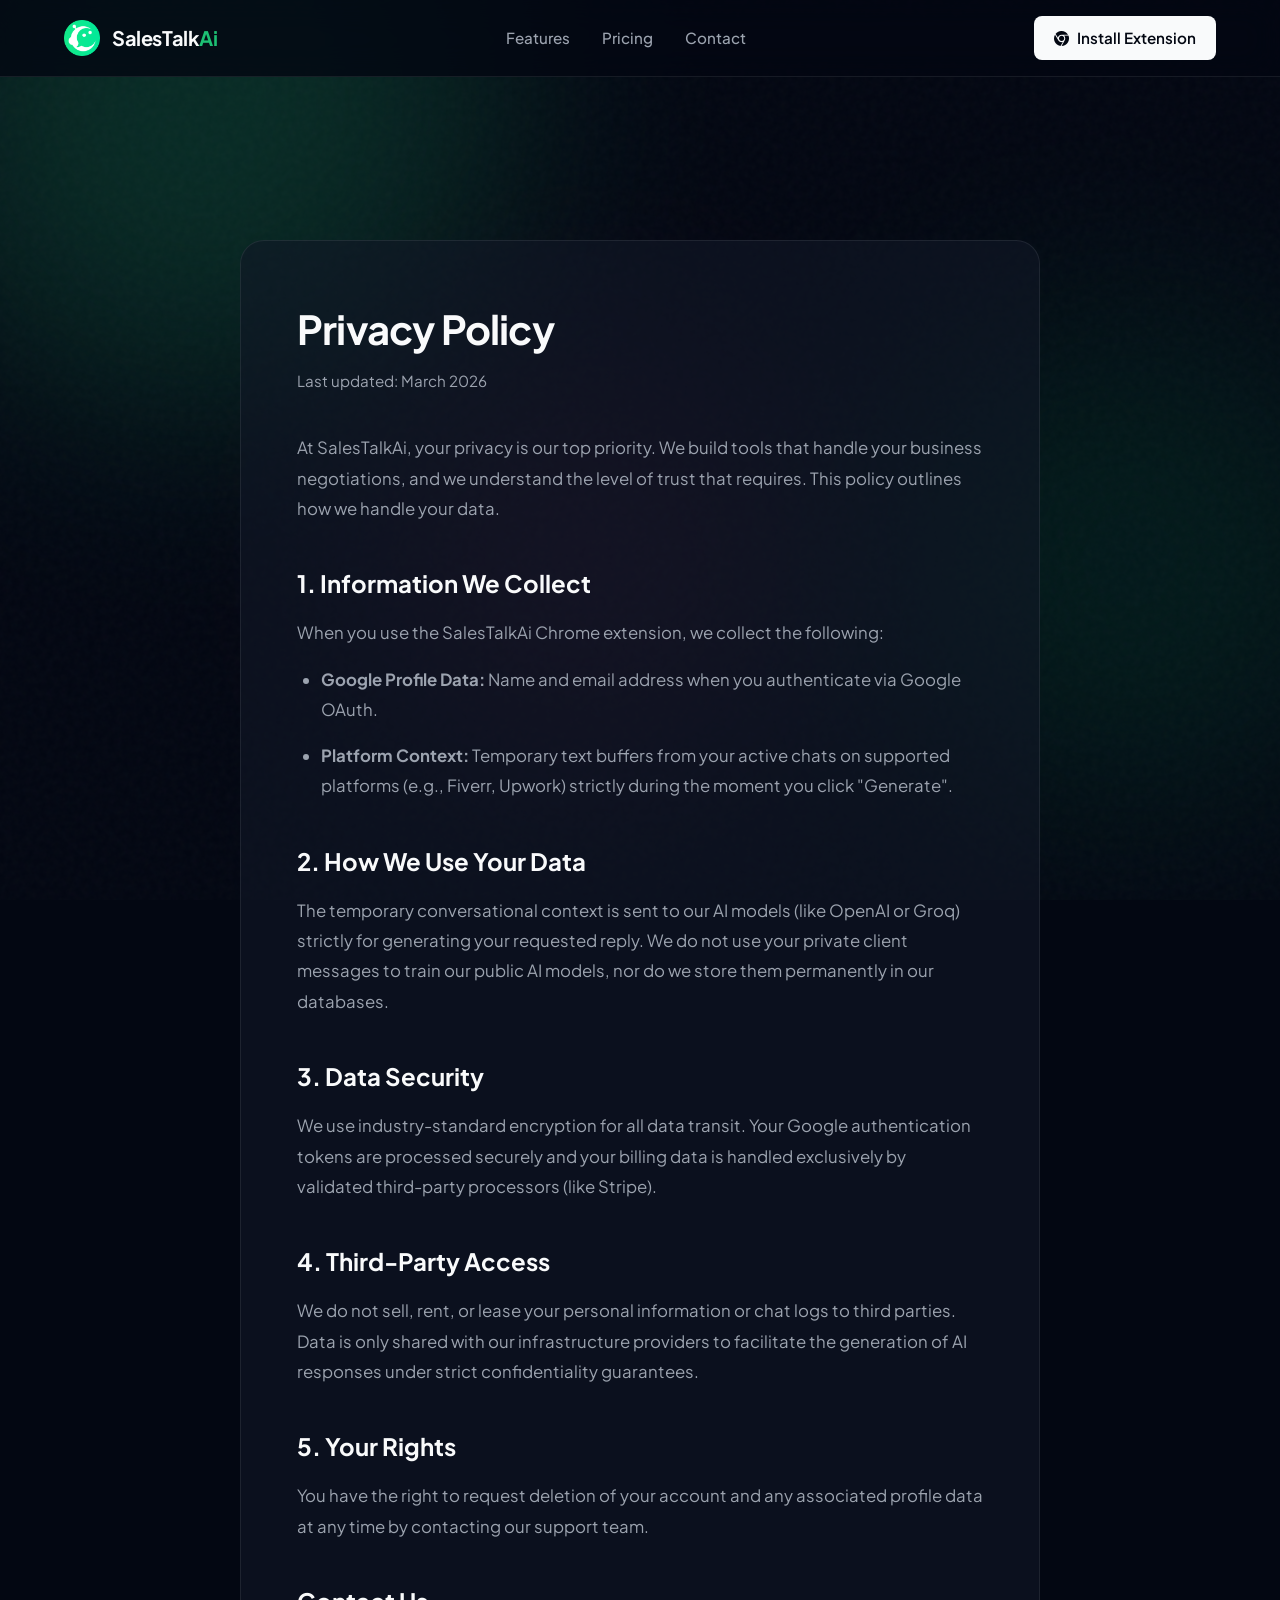
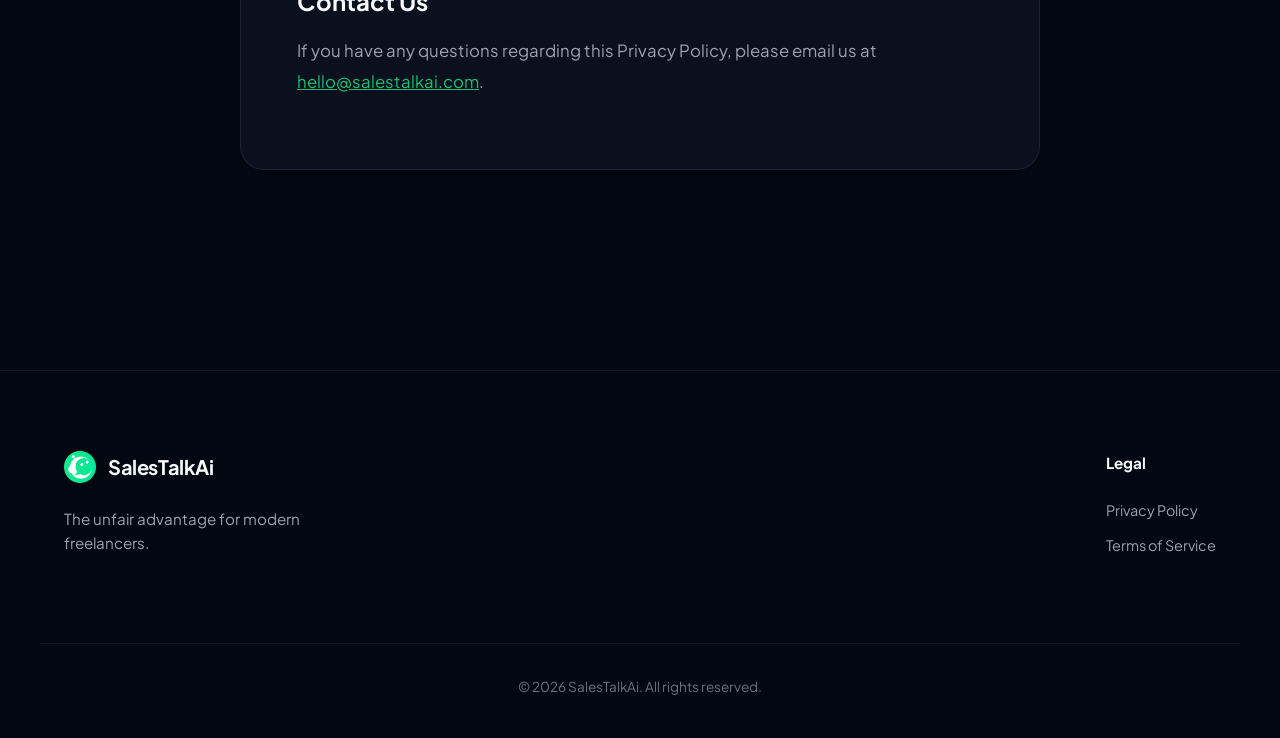
==== privacy.html @ 72fe9add "Add files via upload" ====
<!DOCTYPE html>
<html lang="en" class="dark">

<head>
    <meta charset="UTF-8">
    <meta name="viewport" content="width=device-width, initial-scale=1.0">
    <title>Privacy Policy — SalesTalkAi</title>
    <!-- Google Fonts: Plus Jakarta Sans for premium SaaS look -->
    <link rel="preconnect" href="https://fonts.googleapis.com">
    <link rel="preconnect" href="https://fonts.gstatic.com" crossorigin>
    <link href="https://fonts.googleapis.com/css2?family=Plus+Jakarta+Sans:wght@300;400;500;600;700;800&display=swap"
        rel="stylesheet">
    <!-- Font Awesome -->
    <link rel="stylesheet" href="https://cdnjs.cloudflare.com/ajax/libs/font-awesome/6.4.0/css/all.min.css">
    <!-- Custom CSS -->
    <link rel="stylesheet" href="css/style.css">
    <style>
        .legal-content {
            background: var(--bg-surface);
            border: 1px solid var(--border-color);
            border-radius: var(--radius-lg);
            padding: 56px;
            max-width: 800px;
            margin: 120px auto 80px;
        }
        .legal-content h1 {
            font-size: 2.5rem;
            margin-bottom: 8px;
            letter-spacing: -0.02em;
        }
        .legal-content .updated {
            color: var(--text-secondary);
            font-size: 0.95rem;
            margin-bottom: 40px;
            display: block;
        }
        .legal-content h2 {
            font-size: 1.5rem;
            margin-top: 40px;
            margin-bottom: 16px;
            color: var(--text-primary);
        }
        .legal-content p, .legal-content li {
            color: var(--text-secondary);
            font-size: 1.05rem;
            line-height: 1.8;
            margin-bottom: 16px;
        }
        .legal-content ul {
            padding-left: 24px;
            margin-bottom: 24px;
        }
    </style>
</head>

<body>
    <!-- Ambient Background Elements -->
    <div class="ambient-bg">
        <div class="glow-orb orb-1"></div>
        <div class="glow-orb orb-2"></div>
        <div class="glow-orb orb-3"></div>
        <div class="noise-overlay"></div>
    </div>

    <!-- Navigation -->
    <header class="site-header scrolled">
        <div class="container navbar">
            <a href="index.html" class="brand">
                <img src="assets/logo.png" alt="SalesTalkAi Logo" class="brand-logo">
                <span class="brand-text">SalesTalk<span class="text-accent">Ai</span></span>
            </a>
            <nav class="nav-links">
                <a href="index.html#features">Features</a>
                <a href="index.html#pricing">Pricing</a>
                <a href="index.html#contact">Contact</a>
            </nav>
            <div class="nav-actions">
                <a href="index.html" class="btn btn-primary glow-effect">
                    <i class="fab fa-chrome"></i> Install Extension
                </a>
            </div>
        </div>
    </header>

    <main>
        <section class="section">
            <div class="container">
                <div class="legal-content">
                    <h1>Privacy Policy</h1>
                    <span class="updated">Last updated: March 2026</span>

                    <p>At SalesTalkAi, your privacy is our top priority. We build tools that handle your business negotiations, and we understand the level of trust that requires. This policy outlines how we handle your data.</p>

                    <h2>1. Information We Collect</h2>
                    <p>When you use the SalesTalkAi Chrome extension, we collect the following:</p>
                    <ul>
                        <li><strong>Google Profile Data:</strong> Name and email address when you authenticate via Google OAuth.</li>
                        <li><strong>Platform Context:</strong> Temporary text buffers from your active chats on supported platforms (e.g., Fiverr, Upwork) strictly during the moment you click "Generate".</li>
                    </ul>

                    <h2>2. How We Use Your Data</h2>
                    <p>The temporary conversational context is sent to our AI models (like OpenAI or Groq) strictly for generating your requested reply. We do not use your private client messages to train our public AI models, nor do we store them permanently in our databases.</p>

                    <h2>3. Data Security</h2>
                    <p>We use industry-standard encryption for all data transit. Your Google authentication tokens are processed securely and your billing data is handled exclusively by validated third-party processors (like Stripe).</p>

                    <h2>4. Third-Party Access</h2>
                    <p>We do not sell, rent, or lease your personal information or chat logs to third parties. Data is only shared with our infrastructure providers to facilitate the generation of AI responses under strict confidentiality guarantees.</p>

                    <h2>5. Your Rights</h2>
                    <p>You have the right to request deletion of your account and any associated profile data at any time by contacting our support team.</p>

                    <h2>Contact Us</h2>
                    <p>If you have any questions regarding this Privacy Policy, please email us at <a href="mailto:hello@salestalkai.com" class="text-accent">hello@salestalkai.com</a>.</p>
                </div>
            </div>
        </section>
    </main>

    <!-- Footer -->
    <footer class="site-footer">
        <div class="container footer-grid">
            <div class="footer-brand">
                <a href="index.html" class="brand">
                    <img src="assets/logo.png" alt="SalesTalkAi Logo" class="brand-logo"
                        style="width: 32px; height: 32px;">
                    <span class="brand-text">SalesTalkAi</span>
                </a>
                <p>The unfair advantage for modern freelancers.</p>
            </div>
            <div class="footer-links">
                <div class="link-group">
                    <h4>Legal</h4>
                    <a href="privacy.html">Privacy Policy</a>
                    <a href="tos.html">Terms of Service</a>
                </div>
            </div>
        </div>
        <div class="container footer-bottom">
            <p>&copy; 2026 SalesTalkAi. All rights reserved.</p>
        </div>
    </footer>
</body>
</html>
---- css/style.css ----
:root {
    /* Color Palette */
    --bg-base: #030712;
    --bg-surface: rgba(17, 24, 39, 0.6);
    --bg-surface-hover: rgba(31, 41, 55, 0.8);
    --border-color: rgba(255, 255, 255, 0.08);
    --text-primary: #f9fafb;
    --text-secondary: #9ca3af;
    --text-muted: #6b7280;

    --accent-primary: #1dbf73;
    /* Fiverr Green */
    --accent-secondary: #008f51;
    /* Dark Fiverr Green */
    --accent-glow: rgba(29, 191, 115, 0.4);

    /* Typography */
    --font-main: 'Plus Jakarta Sans', system-ui, -apple-system, sans-serif;

    /* Layout */
    --container-width: 1200px;
    --radius-sm: 8px;
    --radius-md: 16px;
    --radius-lg: 24px;
    --radius-xl: 32px;
}

* {
    margin: 0;
    padding: 0;
    box-sizing: border-box;
}

body {
    font-family: var(--font-main);
    background-color: var(--bg-base);
    color: var(--text-primary);
    line-height: 1.6;
    overflow-x: hidden;
    -webkit-font-smoothing: antialiased;
}

/* Ambient Background */
.ambient-bg {
    position: fixed;
    top: 0;
    left: 0;
    width: 100vw;
    height: 100vh;
    z-index: -1;
    overflow: hidden;
    pointer-events: none;
}

.glow-orb {
    position: absolute;
    border-radius: 50%;
    filter: blur(120px);
    opacity: 0.4;
    animation: pulseOrb 8s alternate infinite;
}

.orb-1 {
    width: 600px;
    height: 600px;
    background: var(--accent-primary);
    top: -200px;
    left: -100px;
    opacity: 0.2;
}

.orb-2 {
    width: 500px;
    height: 500px;
    background: var(--accent-secondary);
    bottom: 10%;
    right: -100px;
    opacity: 0.15;
    animation-delay: -3s;
}

.orb-3 {
    width: 400px;
    height: 400px;
    background: #ec4899;
    top: 40%;
    left: 30%;
    opacity: 0.1;
    animation-delay: -5s;
}

.noise-overlay {
    position: absolute;
    inset: 0;
    opacity: 0.03;
    pointer-events: none;
    /* Basic noise pattern base64 */
    background-image: url("data:image/svg+xml,%3Csvg viewBox='0 0 200 200' xmlns='http://www.w3.org/2000/svg'%3E%3Cfilter id='noiseFilter'%3E%3CfeTurbulence type='fractalNoise' baseFrequency='0.65' numOctaves='3' stitchTiles='stitch'/%3E%3C/filter%3E%3Crect width='100%25' height='100%25' filter='url(%23noiseFilter)'/%3E%3C/svg%3E");
}

@keyframes pulseOrb {
    0% {
        transform: scale(1) translate(0, 0);
    }

    100% {
        transform: scale(1.1) translate(20px, 20px);
    }
}

/* Typography Classes */
.text-gradient {
    background: linear-gradient(135deg, #4ade80, #10b981);
    -webkit-background-clip: text;
    background-clip: text;
    color: transparent;
}

.text-accent {
    color: var(--accent-primary);
}

.text-center {
    text-align: center;
}

/* Containers */
.container {
    max-width: var(--container-width);
    margin: 0 auto;
    padding: 0 24px;
}

/* Buttons */
.btn {
    display: inline-flex;
    align-items: center;
    justify-content: center;
    gap: 8px;
    padding: 10px 20px;
    border-radius: var(--radius-sm);
    font-weight: 600;
    font-size: 0.95rem;
    text-decoration: none;
    transition: all 0.3s ease;
    cursor: pointer;
    border: none;
}

.btn-lg {
    padding: 16px 32px;
    font-size: 1.1rem;
    border-radius: 12px;
}

.btn-block {
    width: 100%;
}

.btn-primary {
    background: var(--text-primary);
    color: var(--bg-base);
}

.btn-primary:hover {
    background: #e5e7eb;
    transform: translateY(-2px);
}

.btn-secondary {
    background: transparent;
    color: var(--text-primary);
    border: 1px solid var(--border-color);
}

.btn-secondary:hover {
    background: var(--bg-surface);
}

.btn-outline {
    background: transparent;
    color: var(--text-primary);
    border: 1px solid var(--border-color);
}

.btn-outline:hover {
    border-color: var(--text-primary);
}

.glow-effect {
    position: relative;
}

.glow-effect::after {
    content: '';
    position: absolute;
    inset: -2px;
    background: linear-gradient(135deg, var(--accent-primary), var(--accent-secondary));
    z-index: -1;
    border-radius: inherit;
    filter: blur(8px);
    opacity: 0;
    transition: opacity 0.3s ease;
}

.glow-effect:hover::after {
    opacity: 0.4;
}

/* Header/Nav */
.site-header {
    position: fixed;
    top: 0;
    width: 100%;
    z-index: 100;
    transition: all 0.3s ease;
    padding: 24px 0;
}

.site-header.scrolled {
    padding: 16px 0;
    background: rgba(3, 7, 18, 0.8);
    backdrop-filter: blur(16px);
    border-bottom: 1px solid var(--border-color);
}

.navbar {
    display: flex;
    justify-content: space-between;
    align-items: center;
}

.brand {
    display: flex;
    align-items: center;
    gap: 12px;
    text-decoration: none;
    color: var(--text-primary);
}

.brand-logo {
    width: 36px;
    height: 36px;
    border-radius: 8px;
}

.brand-text {
    font-weight: 700;
    font-size: 1.25rem;
    letter-spacing: -0.02em;
}

.nav-links {
    display: flex;
    gap: 32px;
}

.nav-links a {
    color: var(--text-secondary);
    text-decoration: none;
    font-size: 0.95rem;
    font-weight: 500;
    transition: color 0.2s;
}

.nav-links a:hover {
    color: var(--text-primary);
}

.nav-actions {
    display: flex;
    gap: 16px;
}

.mobile-menu-btn {
    display: none;
    background: none;
    border: none;
    color: var(--text-primary);
    font-size: 1.5rem;
    cursor: pointer;
}

/* Hero Section */
.top-ticker {
    margin-top: 80px;
    /* offset the fixed header */
    border-top: none;
}

.hero-section {
    padding: 200px 0 80px;
    position: relative;
}

.badge {
    display: inline-flex;
    align-items: center;
    gap: 8px;
    padding: 6px 16px;
    background: rgba(255, 255, 255, 0.05);
    border: 1px solid var(--border-color);
    border-radius: 999px;
    font-size: 0.85rem;
    font-weight: 500;
    margin-bottom: 32px;
    color: var(--text-secondary);
}

.badge-dot {
    width: 8px;
    height: 8px;
    background: var(--accent-secondary);
    border-radius: 50%;
    box-shadow: 0 0 10px var(--accent-secondary);
}

.hero-title {
    font-size: 4.5rem;
    font-weight: 800;
    line-height: 1.1;
    letter-spacing: -0.03em;
    margin-bottom: 24px;
}

.hero-subtitle {
    font-size: 1.25rem;
    color: var(--text-secondary);
    max-width: 650px;
    margin: 0 auto 40px;
    line-height: 1.7;
}

.hero-cta {
    display: flex;
    flex-direction: column;
    align-items: center;
    gap: 24px;
}

.trust-indicator {
    display: flex;
    align-items: center;
    gap: 16px;
}

.avatars {
    display: flex;
}

.avatars img {
    width: 32px;
    height: 32px;
    border-radius: 50%;
    border: 2px solid var(--bg-base);
    margin-left: -10px;
}

.avatars img:first-child {
    margin-left: 0;
}

.avatar-more {
    width: 32px;
    height: 32px;
    border-radius: 50%;
    background: var(--bg-surface);
    border: 1px solid var(--border-color);
    display: flex;
    align-items: center;
    justify-content: center;
    font-size: 0.7rem;
    font-weight: bold;
    margin-left: -10px;
    z-index: 1;
}

.trust-text {
    text-align: left;
    font-size: 0.85rem;
    color: var(--text-secondary);
}

.trust-text .stars {
    color: #fbbf24;
    margin-bottom: 2px;
    font-size: 10px;
}

.hero-visual-wrapper {
    margin-top: 80px;
    perspective: 1000px;
}

.mockup-container {
    position: relative;
    max-width: 900px;
    margin: 0 auto;
    border-radius: 12px;
    padding: 8px;
    background: linear-gradient(to bottom, rgba(255, 255, 255, 0.1), rgba(255, 255, 255, 0.02));
    box-shadow: 0 25px 50px -12px rgba(0, 0, 0, 0.5);
    transform: rotateX(5deg);
    transition: transform 0.5s ease;
}

.mockup-container:hover {
    transform: rotateX(0deg);
}

.mockup-glow {
    position: absolute;
    top: 50%;
    left: 50%;
    width: 100%;
    height: 50px;
    background: var(--accent-primary);
    filter: blur(80px);
    transform: translate(-50%, -50%);
    z-index: -1;
    opacity: 0.5;
}

.hero-mockup-img {
    width: 100%;
    border-radius: 8px;
    display: block;
    border: 1px solid rgba(255, 255, 255, 0.1);
}

/* Sections */
.section {
    padding: 120px 0;
}


.section-header {
    margin-bottom: 64px;
}

.section-title {
    font-size: 2.5rem;
    font-weight: 700;
    margin-bottom: 16px;
    letter-spacing: -0.02em;
}

.section-desc {
    color: var(--text-secondary);
    font-size: 1.1rem;
    max-width: 600px;
    margin: 0 auto;
}

/* Logo Ticker */
.logo-ticker {
    padding: 40px 0;
    border-top: 1px solid var(--border-color);
    border-bottom: 1px solid var(--border-color);
    background: rgba(0, 0, 0, 0.2);
    overflow: hidden;
}

.ticker-title {
    text-align: center;
    color: var(--text-muted);
    font-size: 0.85rem;
    text-transform: uppercase;
    letter-spacing: 0.1em;
    margin-bottom: 24px;
}

.ticker-track {
    display: flex;
    width: max-content;
    animation: ticker 30s linear infinite;
}

.ticker-items {
    display: flex;
    gap: 80px;
    padding: 0 40px;
}

.ticker-items span {
    font-size: 1.2rem;
    font-weight: 600;
    color: var(--text-secondary);
    display: flex;
    align-items: center;
    gap: 8px;
    opacity: 0.7;
    white-space: nowrap;
}

@keyframes ticker {
    0% {
        transform: translate3d(0, 0, 0);
    }

    100% {
        transform: translate3d(-33.333333%, 0, 0);
    }

    /* Assuming 3 exact groups mapping to 33.3% */
}

/* Bento Grid Features */
.bento-grid {
    display: grid;
    grid-template-columns: repeat(3, 1fr);
    grid-auto-rows: 300px;
    gap: 24px;
}

.bento-card {
    background: var(--bg-surface);
    border: 1px solid var(--border-color);
    border-radius: var(--radius-lg);
    padding: 32px;
    display: flex;
    flex-direction: column;
    position: relative;
    overflow: hidden;
    transition: transform 0.3s ease, background 0.3s ease;
}

.bento-card:hover {
    transform: translateY(-5px);
    background: var(--bg-surface-hover);
    border-color: rgba(255, 255, 255, 0.15);
}

.col-span-2 {
    grid-column: span 2;
}

.icon-box {
    width: 48px;
    height: 48px;
    border-radius: 12px;
    background: rgba(255, 255, 255, 0.05);
    border: 1px solid var(--border-color);
    display: flex;
    align-items: center;
    justify-content: center;
    font-size: 1.25rem;
    color: var(--text-primary);
    margin-bottom: 24px;
}

.bento-content h3 {
    font-size: 1.25rem;
    font-weight: 600;
    margin-bottom: 12px;
}

.bento-content p {
    color: var(--text-secondary);
    font-size: 0.95rem;
}

.bento-visual {
    position: absolute;
    bottom: -20px;
    right: -20px;
    width: 60%;
    height: 60%;
    border-radius: 20px;
    opacity: 0.5;
    z-index: 0;
    pointer-events: none;
}

.bento-content {
    z-index: 1;
    position: relative;
}

.gradient-bg-1 {
    background: linear-gradient(135deg, var(--accent-primary), transparent);
    filter: blur(40px);
}

.wireframe-bg {
    background-image: radial-gradient(var(--border-color) 1px, transparent 1px);
    background-size: 10px 10px;
    opacity: 0.3;
}

/* Workflow Section */
.workflow-grid {
    display: grid;
    grid-template-columns: 1fr 1fr;
    gap: 64px;
    align-items: center;
}

.step-list {
    margin-top: 40px;
    display: flex;
    flex-direction: column;
    gap: 32px;
}

.step-item {
    display: flex;
    gap: 24px;
}

.step-number {
    font-family: monospace;
    font-size: 1.25rem;
    color: var(--accent-primary);
    font-weight: bold;
    border-bottom: 2px solid var(--accent-primary);
    padding-bottom: 4px;
    height: fit-content;
}

.step-text h4 {
    font-size: 1.1rem;
    margin-bottom: 8px;
}

.step-text p {
    color: var(--text-secondary);
    font-size: 0.95rem;
}

.glass-container {
    background: var(--bg-surface);
    border: 1px solid var(--border-color);
    border-radius: var(--radius-lg);
    padding: 16px;
    position: relative;
    box-shadow: 0 20px 40px rgba(0, 0, 0, 0.4);
}

.glass-highlight {
    position: absolute;
    top: 0;
    left: 20%;
    width: 60%;
    height: 1px;
    background: linear-gradient(90deg, transparent, rgba(255, 255, 255, 0.5), transparent);
}

.ui-mockup {
    width: 100%;
    border-radius: var(--radius-sm);
    display: block;
}

/* About Section Stats */
.about-stats-grid {
    display: grid;
    grid-template-columns: repeat(3, 1fr);
    gap: 32px;
}

.stat-card {
    background: var(--bg-surface);
    border: 1px solid var(--border-color);
    border-radius: var(--radius-lg);
    padding: 40px;
    text-align: center;
    transition: transform 0.3s ease;
}

.stat-card:hover {
    transform: translateY(-5px);
}

.stat-card h3 {
    font-size: 3rem;
    font-weight: 800;
    color: var(--accent-primary);
    margin-bottom: 8px;
}

.stat-card p {
    color: var(--text-secondary);
    font-size: 1.1rem;
    font-weight: 500;
}

/* Why Us Section */
.why-us-grid {
    display: grid;
    grid-template-columns: 1fr 1fr;
    gap: 64px;
    align-items: center;
}

.why-us-points {
    display: flex;
    flex-direction: column;
    gap: 32px;
}

.point-item {
    display: flex;
    gap: 20px;
}

.point-icon {
    width: 32px;
    height: 32px;
    background: rgba(29, 191, 115, 0.1);
    color: var(--accent-primary);
    border-radius: 50%;
    display: flex;
    align-items: center;
    justify-content: center;
    flex-shrink: 0;
    margin-top: 4px;
}

.point-text h4 {
    font-size: 1.15rem;
    margin-bottom: 8px;
}

.point-text p {
    color: var(--text-secondary);
    font-size: 0.95rem;
}

/* CSS-Only Testimonial Slider */
.testimonial-slider-container {
    background: var(--bg-surface);
    border: 1px solid var(--border-color);
    border-radius: var(--radius-lg);
    padding: 40px;
    position: relative;
    overflow: hidden;
    height: 380px;
    box-shadow: 0 20px 40px rgba(0, 0, 0, 0.4);
}

.testimonial-slider-container input[type="radio"] {
    display: none;
}

.testimonials {
    height: 100%;
    position: relative;
}

.testimonial-slide {
    position: absolute;
    top: 0;
    left: 0;
    width: 100%;
    opacity: 0;
    transform: translateX(50px);
    transition: all 0.5s ease;
    pointer-events: none;
}

.quote-icon {
    font-size: 3rem;
    color: rgba(255, 255, 255, 0.05);
    margin-bottom: 16px;
    line-height: 1;
}

.quote-text {
    font-size: 1.1rem;
    font-style: italic;
    color: var(--text-primary);
    margin-bottom: 32px;
    line-height: 1.7;
}

.author-info {
    display: flex;
    align-items: center;
    gap: 16px;
}

.author-info img {
    width: 48px;
    height: 48px;
    border-radius: 50%;
}

.author-info h5 {
    font-size: 1.05rem;
    margin-bottom: 2px;
}

.author-info span {
    font-size: 0.85rem;
    color: var(--accent-primary);
}

/* Slider Integration */
#slide-1:checked~.testimonials .slide-1,
#slide-2:checked~.testimonials .slide-2,
#slide-3:checked~.testimonials .slide-3 {
    opacity: 1;
    transform: translateX(0);
    pointer-events: auto;
}

.slider-nav {
    position: absolute;
    bottom: 32px;
    right: 40px;
    display: flex;
    gap: 12px;
}

.slider-nav label {
    width: 12px;
    height: 12px;
    border-radius: 50%;
    background: rgba(255, 255, 255, 0.2);
    cursor: pointer;
    transition: background 0.3s ease;
}

#slide-1:checked~.slider-nav label[for="slide-1"],
#slide-2:checked~.slider-nav label[for="slide-2"],
#slide-3:checked~.slider-nav label[for="slide-3"] {
    background: var(--accent-primary);
}

/* Pricing Grid */
.pricing-grid {
    display: grid;
    grid-template-columns: repeat(2, 1fr);
    gap: 32px;
    max-width: 900px;
    margin: 0 auto;
}

.pricing-card {
    background: var(--bg-surface);
    border: 1px solid var(--border-color);
    border-radius: var(--radius-lg);
    padding: 40px;
    display: flex;
    flex-direction: column;
    position: relative;
}

.pricing-card.premium {
    background: rgba(17, 24, 39, 0.8);
    border-color: rgba(29, 191, 115, 0.4);
    box-shadow: 0 20px 40px rgba(0, 0, 0, 0.5), inset 0 0 0 1px rgba(29, 191, 115, 0.2);
}

.popular-badge {
    position: absolute;
    top: -12px;
    left: 50%;
    transform: translateX(-50%);
    background: linear-gradient(135deg, var(--accent-primary), var(--accent-secondary));
    color: white;
    padding: 4px 12px;
    border-radius: 999px;
    font-size: 0.75rem;
    font-weight: bold;
    text-transform: uppercase;
    letter-spacing: 0.05em;
}

.plan-header {
    margin-bottom: 32px;
    border-bottom: 1px solid var(--border-color);
    padding-bottom: 32px;
}

.plan-header h3 {
    font-size: 1.25rem;
    color: var(--text-secondary);
    margin-bottom: 16px;
}

.price {
    font-size: 1rem;
    color: var(--text-muted);
    display: flex;
    align-items: baseline;
    gap: 4px;
    margin-bottom: 8px;
}

.price span {
    font-size: 3.5rem;
    font-weight: 800;
    color: var(--text-primary);
    line-height: 1;
}

.plan-features {
    list-style: none;
    margin-bottom: 40px;
    display: flex;
    flex-direction: column;
    gap: 16px;
}

.plan-features li {
    display: flex;
    align-items: center;
    gap: 12px;
    font-size: 0.95rem;
}

.plan-features li i {
    font-size: 0.85rem;
    color: #10b981;
}

.plan-features li.disabled {
    color: var(--text-muted);
}

.plan-features li.disabled i {
    color: var(--text-muted);
}

.mt-auto {
    margin-top: auto;
}

/* Pricing Single Card */
.pricing-single-card {
    max-width: 650px;
    margin: 0 auto;
    background: rgba(17, 24, 39, 0.8);
    border: 1px solid rgba(29, 191, 115, 0.4);
    border-radius: var(--radius-lg);
    padding: 64px 48px;
    box-shadow: 0 20px 40px rgba(0, 0, 0, 0.5), inset 0 0 0 1px rgba(29, 191, 115, 0.2);
}

.card-content h3 {
    font-size: 2.25rem;
    color: var(--text-primary);
    margin-bottom: 16px;
    letter-spacing: -0.02em;
}

.highlight-text {
    font-size: 1.25rem;
    color: var(--accent-primary);
    font-weight: 600;
    margin-bottom: 24px;
}

.pricing-bio {
    color: var(--text-secondary);
    font-size: 1.1rem;
    margin-bottom: 32px;
    line-height: 1.7;
}

.pricing-single-card .plan-features {
    align-items: baseline;
    margin-top: 25px;
    margin-bottom: 50px;
}

.pricing-single-card .plan-features li {
    justify-content: center;
}

.pricing-single-card a {
    display: block;
    margin: auto;
    text-align: center;
}

/* Contact Section */
.contact-grid {
    display: flex;
    justify-content: center;
    gap: 32px;
    flex-wrap: wrap;
    margin-top: 40px;
}

.contact-card {
    background: var(--bg-surface);
    border: 1px solid var(--border-color);
    border-radius: var(--radius-lg);
    padding: 40px 32px;
    min-width: 280px;
    transition: transform 0.3s ease, border-color 0.3s ease;
}

.contact-card:hover {
    transform: translateY(-5px);
    border-color: rgba(29, 191, 115, 0.4);
}

.contact-card i {
    font-size: 2rem;
    color: var(--accent-primary);
    margin-bottom: 24px;
}

.contact-card h4 {
    font-size: 1.25rem;
    margin-bottom: 8px;
    color: var(--text-primary);
}

.contact-card p,
.contact-card a {
    color: var(--text-secondary);
    font-size: 1rem;
    line-height: 1.6;
}

/* CTA Section */
.cta-section {
    padding: 80px 0 120px;
}

.cta-box {
    background: var(--bg-surface);
    border: 1px solid var(--border-color);
    border-radius: var(--radius-xl);
    padding: 80px 40px;
    text-align: center;
    position: relative;
    overflow: hidden;
}

.mesh-bg {
    position: absolute;
    inset: 0;
    background: radial-gradient(circle at top right, rgba(139, 92, 246, 0.15), transparent 50%),
        radial-gradient(circle at bottom left, rgba(6, 182, 212, 0.1), transparent 50%);
    z-index: 0;
}

.cta-box h2 {
    font-size: 3rem;
    font-weight: 800;
    line-height: 1.1;
    margin-bottom: 16px;
    position: relative;
    z-index: 1;
}

.cta-box p {
    color: var(--text-secondary);
    font-size: 1.25rem;
    margin-bottom: 32px;
    position: relative;
    z-index: 1;
}

.cta-box .btn {
    position: relative;
    z-index: 1;
}

/* Footer */
.site-footer {
    border-top: 1px solid var(--border-color);
    background: var(--bg-base);
    padding: 80px 0 40px;
}

.footer-grid {
    display: grid;
    grid-template-columns: 2fr 3fr;
    gap: 64px;
    margin-bottom: 64px;
}

.footer-brand p {
    color: var(--text-secondary);
    margin: 24px 0;
    font-size: 0.95rem;
    max-width: 250px;
}

.social-links {
    display: flex;
    gap: 16px;
}

.social-links a {
    width: 40px;
    height: 40px;
    border-radius: 50%;
    background: var(--bg-surface);
    display: flex;
    align-items: center;
    justify-content: center;
    color: var(--text-secondary);
    text-decoration: none;
    transition: all 0.2s;
    border: 1px solid var(--border-color);
}

.social-links a:hover {
    color: var(--text-primary);
    background: var(--bg-surface-hover);
}

.footer-links {
    display: flex;
    justify-content: flex-end;
    gap: 80px;
}

.link-group h4 {
    font-size: 0.95rem;
    color: var(--text-primary);
    margin-bottom: 24px;
}

.link-group a {
    display: block;
    color: var(--text-secondary);
    text-decoration: none;
    margin-bottom: 12px;
    font-size: 0.9rem;
    transition: color 0.2s;
}

.link-group a:hover {
    color: var(--text-primary);
}

.footer-bottom {
    border-top: 1px solid var(--border-color);
    padding-top: 32px;
    text-align: center;
    color: var(--text-muted);
    font-size: 0.85rem;
}

/* Utils / Animations */
.reveal {
    opacity: 0;
    transform: translateY(30px);
    transition: all 0.8s cubic-bezier(0.16, 1, 0.3, 1);
}

.reveal.active {
    opacity: 1;
    transform: translateY(0);
}

.fade-in-up {
    animation: fadeInUp 0.8s cubic-bezier(0.16, 1, 0.3, 1) forwards;
    opacity: 0;
    transform: translateY(20px);
}

@keyframes fadeInUp {
    to {
        opacity: 1;
        transform: translateY(0);
    }
}

.floating {
    animation: float 6s ease-in-out infinite;
}

@keyframes float {
    0% {
        transform: translateY(0px);
    }

    50% {
        transform: translateY(-10px);
    }

    100% {
        transform: translateY(0px);
    }
}

/* Responsive */
@media (max-width: 1024px) {
    .bento-grid {
        grid-template-columns: 1fr 1fr;
    }

    .col-span-2 {
        grid-column: span 1;
        /* reset */
    }
}

@media (max-width: 768px) {

    .nav-links,
    .nav-actions .btn-secondary {
        display: none;
    }

    .mobile-menu-btn {
        display: block;
    }

    .hero-title {
        font-size: 3rem;
    }

    .workflow-grid {
        grid-template-columns: 1fr;
    }

    .pricing-grid {
        grid-template-columns: 1fr;
    }

    .why-us-grid {
        grid-template-columns: 1fr;
    }

    .footer-grid {
        grid-template-columns: 1fr;
        gap: 40px;
    }

    .footer-links {
        justify-content: flex-start;
        gap: 40px;
        flex-wrap: wrap;
    }

    .bento-grid {
        grid-template-columns: 1fr;
        grid-auto-rows: auto;
    }

    .bento-card {
        min-height: 250px;
    }

    .about-stats-grid {
        grid-template-columns: 1fr;
    }
}

/* Comparison Section */
.comparison-section {
    padding: 100px 0;
    position: relative;
}

.comparison-wrapper {
    background: var(--bg-surface);
    border: 1px solid var(--border-color);
    border-radius: var(--radius-xl);
    padding: 40px;
    overflow-x: auto;
    box-shadow: 0 40px 100px -20px rgba(0, 0, 0, 0.5);
    backdrop-filter: blur(10px);
}

.comparison-table-header {
    margin-bottom: 40px;
}

.comparison-table {
    width: 100%;
    border-collapse: collapse;
    min-width: 600px;
}

.comparison-table th,
.comparison-table td {
    padding: 24px;
    text-align: center;
    border-bottom: 1px solid var(--border-color);
}

.comparison-table th {
    font-size: 1.1rem;
    font-weight: 700;
    color: var(--text-primary);
}

.comparison-table td:first-child {
    text-align: left;
    font-weight: 600;
    color: var(--text-secondary);
    width: 35%;
}

.comparison-table .salestalk-col {
    background: rgba(29, 191, 115, 0.05);
    color: var(--accent-primary);
    position: relative;
    border-left: 2px solid rgba(29, 191, 115, 0.1);
    border-right: 2px solid rgba(29, 191, 115, 0.1);
}

.comparison-table tr:last-child td {
    border-bottom: none;
}

.comparison-table i {
    font-size: 1.25rem;
}

.comparison-table .fa-check {
    color: var(--accent-primary);
}

.comparison-table .fa-times {
    color: #ef4444;
    opacity: 0.4;
}

.tool-badge {
    padding: 6px 12px;
    border-radius: 99px;
    font-size: 0.8rem;
    font-weight: 600;
    margin-bottom: 8px;
    display: inline-block;
}

.badge-salestalk {
    background: var(--accent-primary);
    color: var(--bg-base);
}

.badge-generic {
    background: rgba(255, 255, 255, 0.1);
    color: var(--text-secondary);
}

@media (max-width: 768px) {
    .comparison-wrapper {
        padding: 20px;
        border-radius: var(--radius-lg);
    }
    .comparison-table th, .comparison-table td {
        padding: 16px 10px;
        font-size: 0.85rem;
    }
}
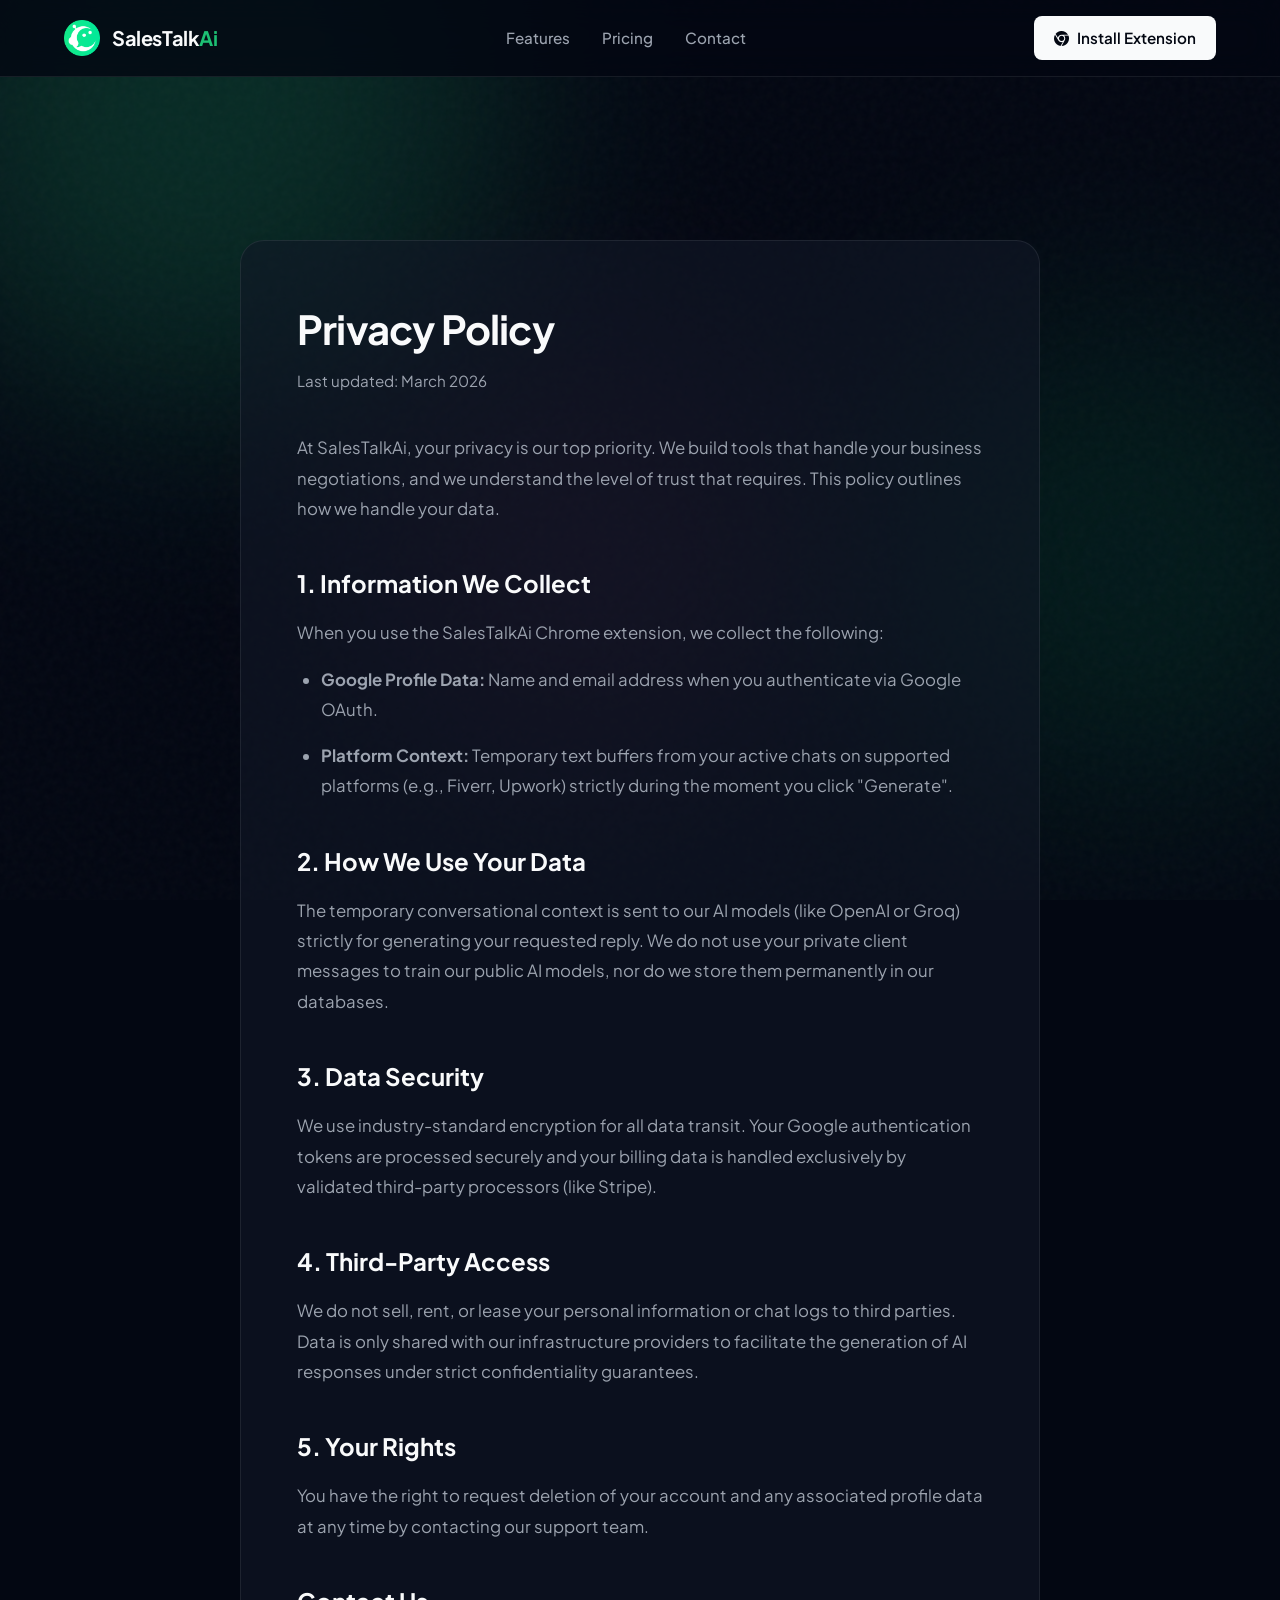
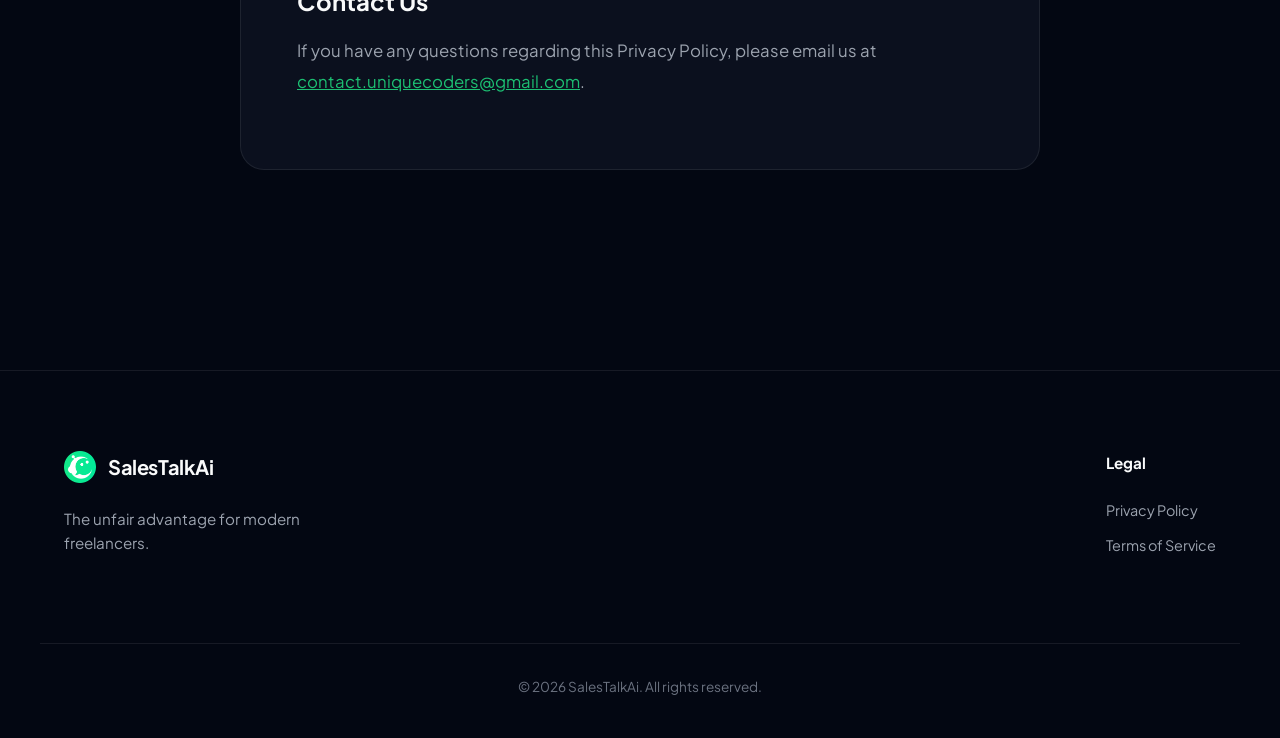
==== commit e80cebed: "Update contact email in privacy policy" ====
--- a/privacy.html
+++ b/privacy.html
@@ -111,7 +111,7 @@
                     <p>You have the right to request deletion of your account and any associated profile data at any time by contacting our support team.</p>
 
                     <h2>Contact Us</h2>
-                    <p>If you have any questions regarding this Privacy Policy, please email us at <a href="mailto:hello@salestalkai.com" class="text-accent">hello@salestalkai.com</a>.</p>
+                    <p>If you have any questions regarding this Privacy Policy, please email us at <a href="mailto:contact.uniquecoders@gmail.com" class="text-accent">contact.uniquecoders@gmail.com</a>.</p>
                 </div>
             </div>
         </section>
